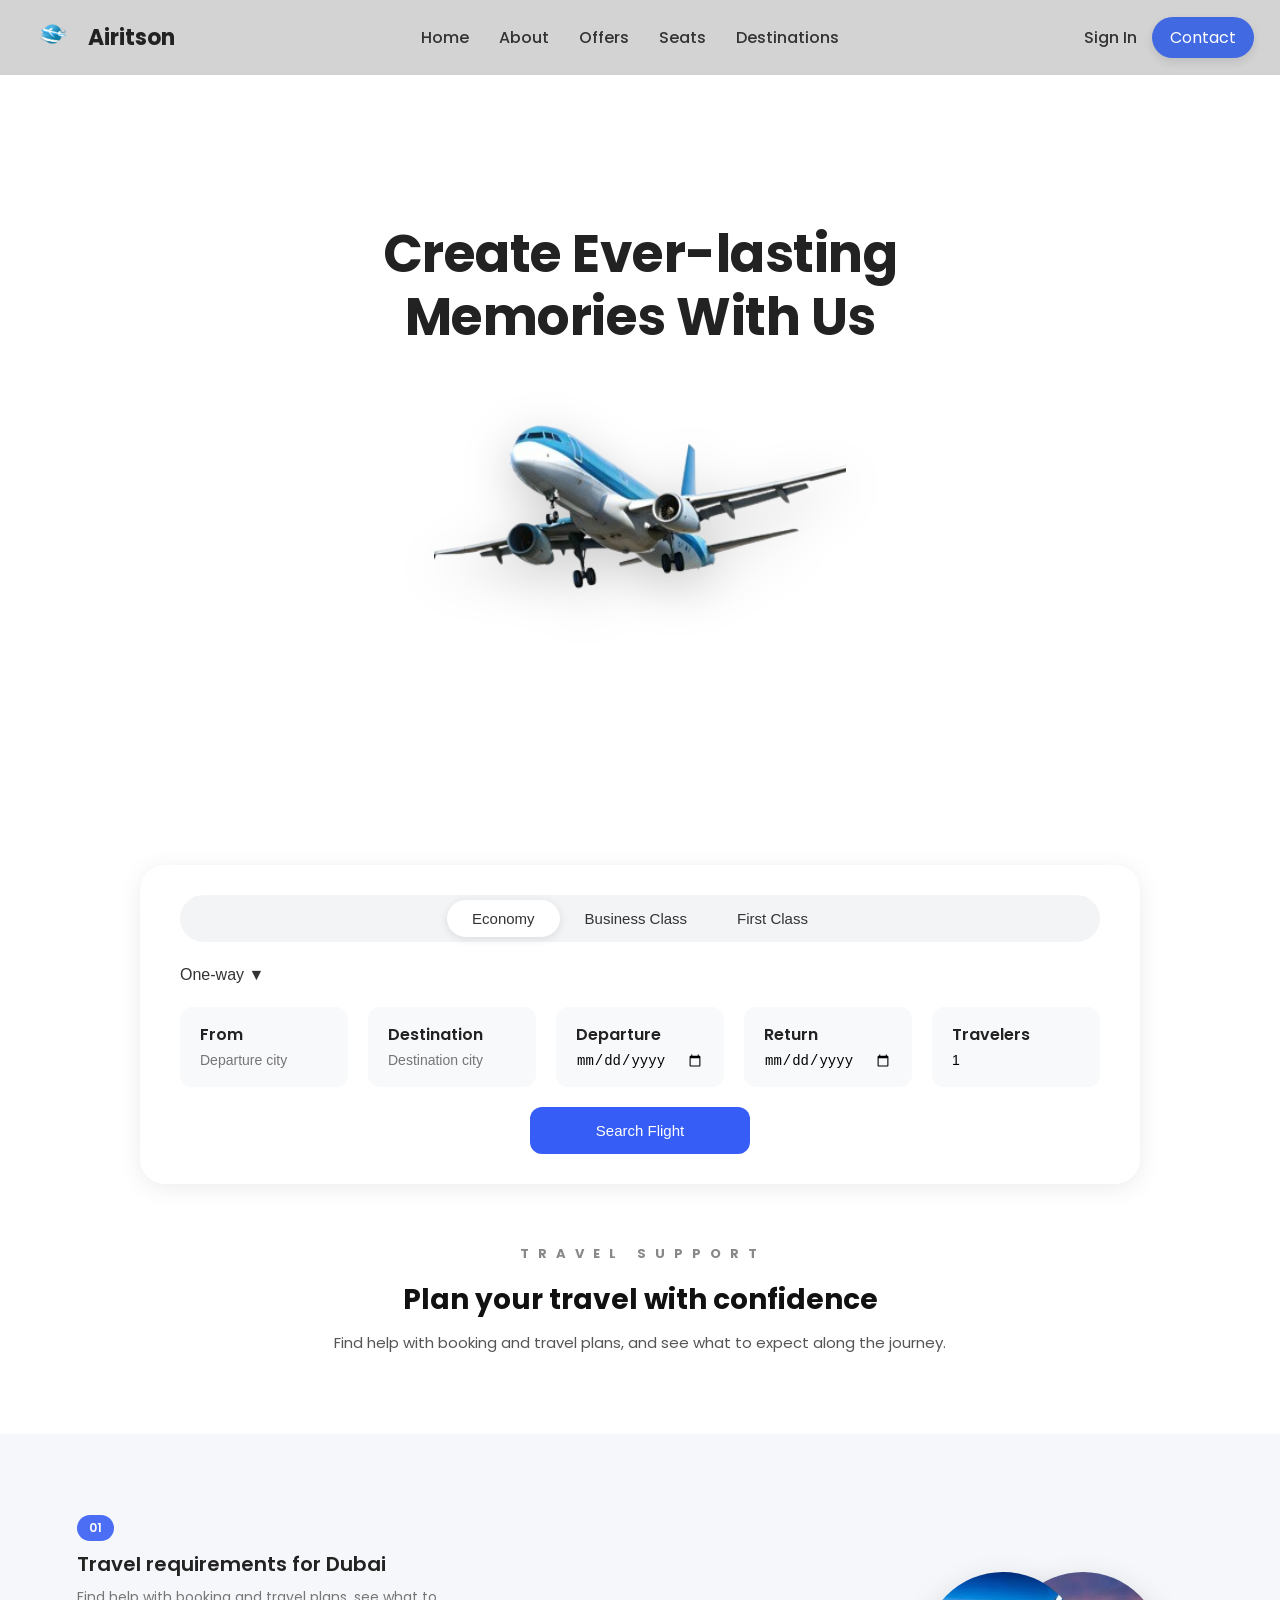
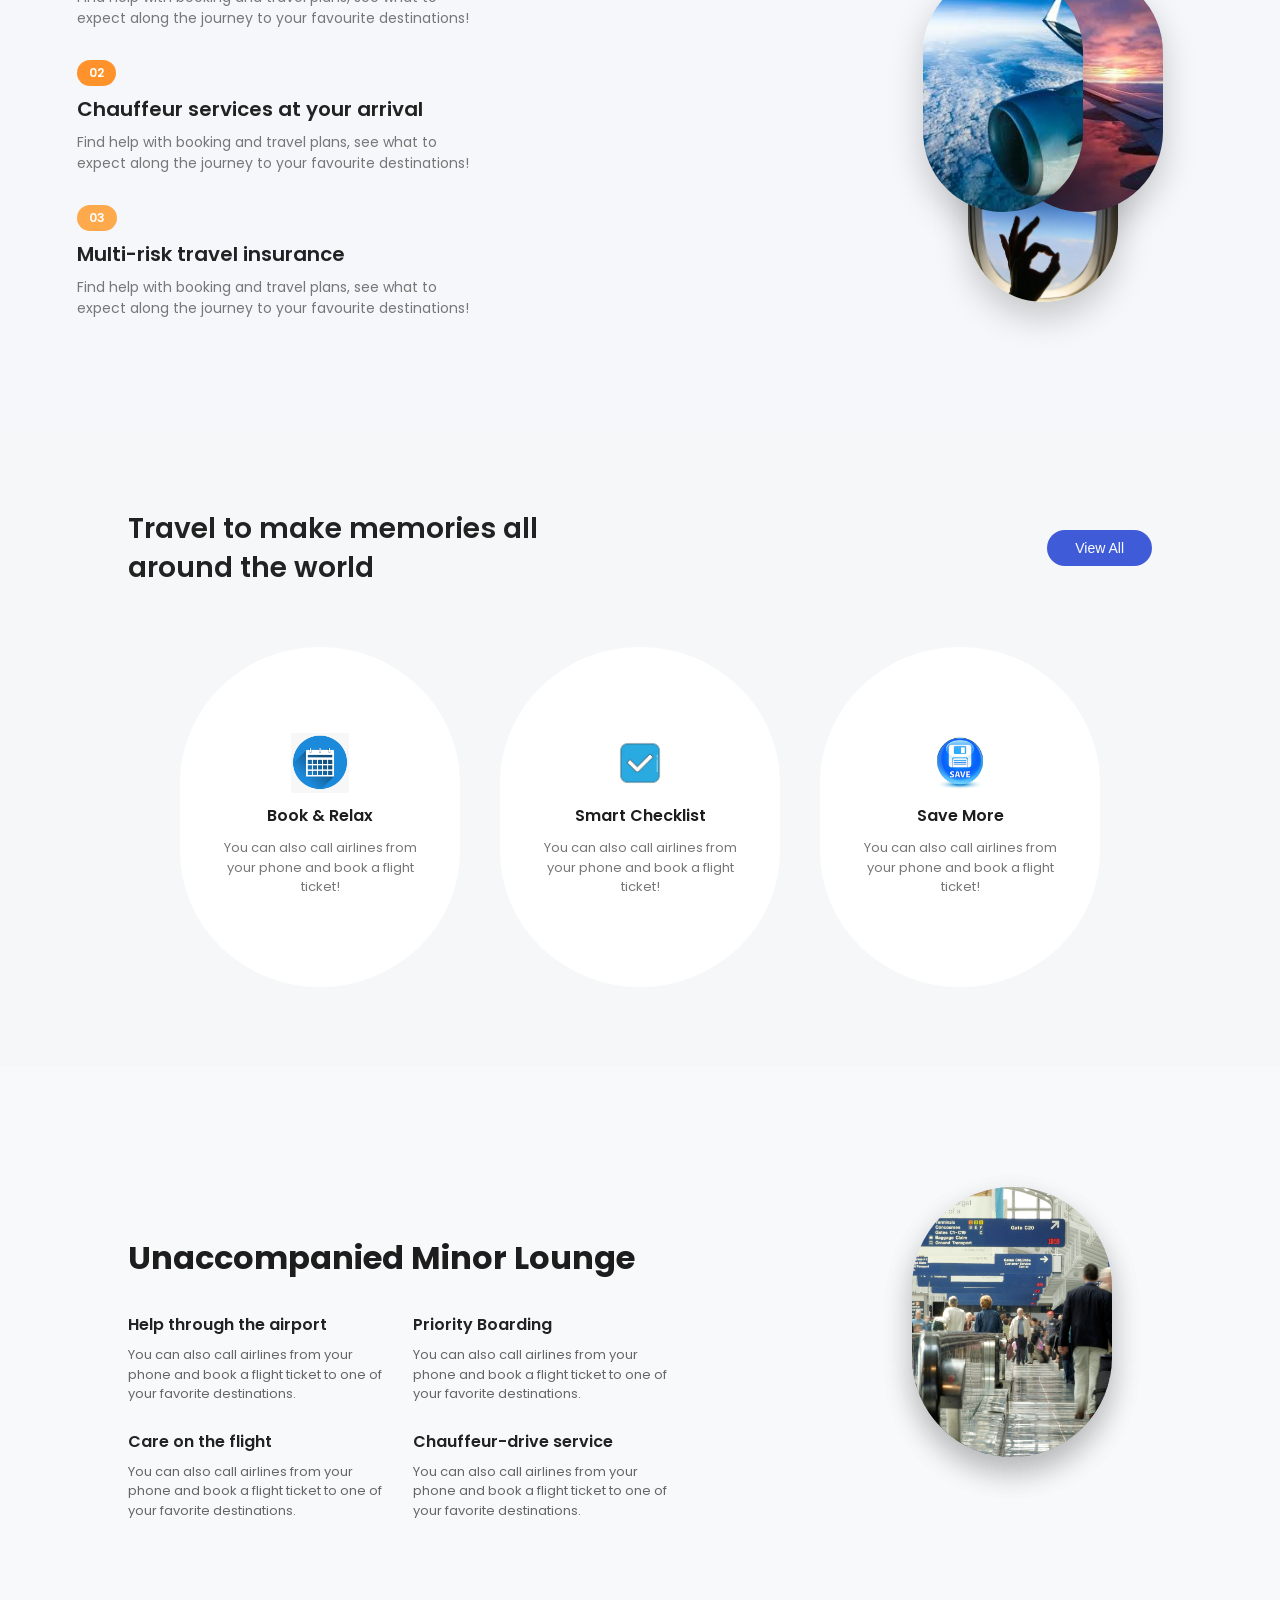
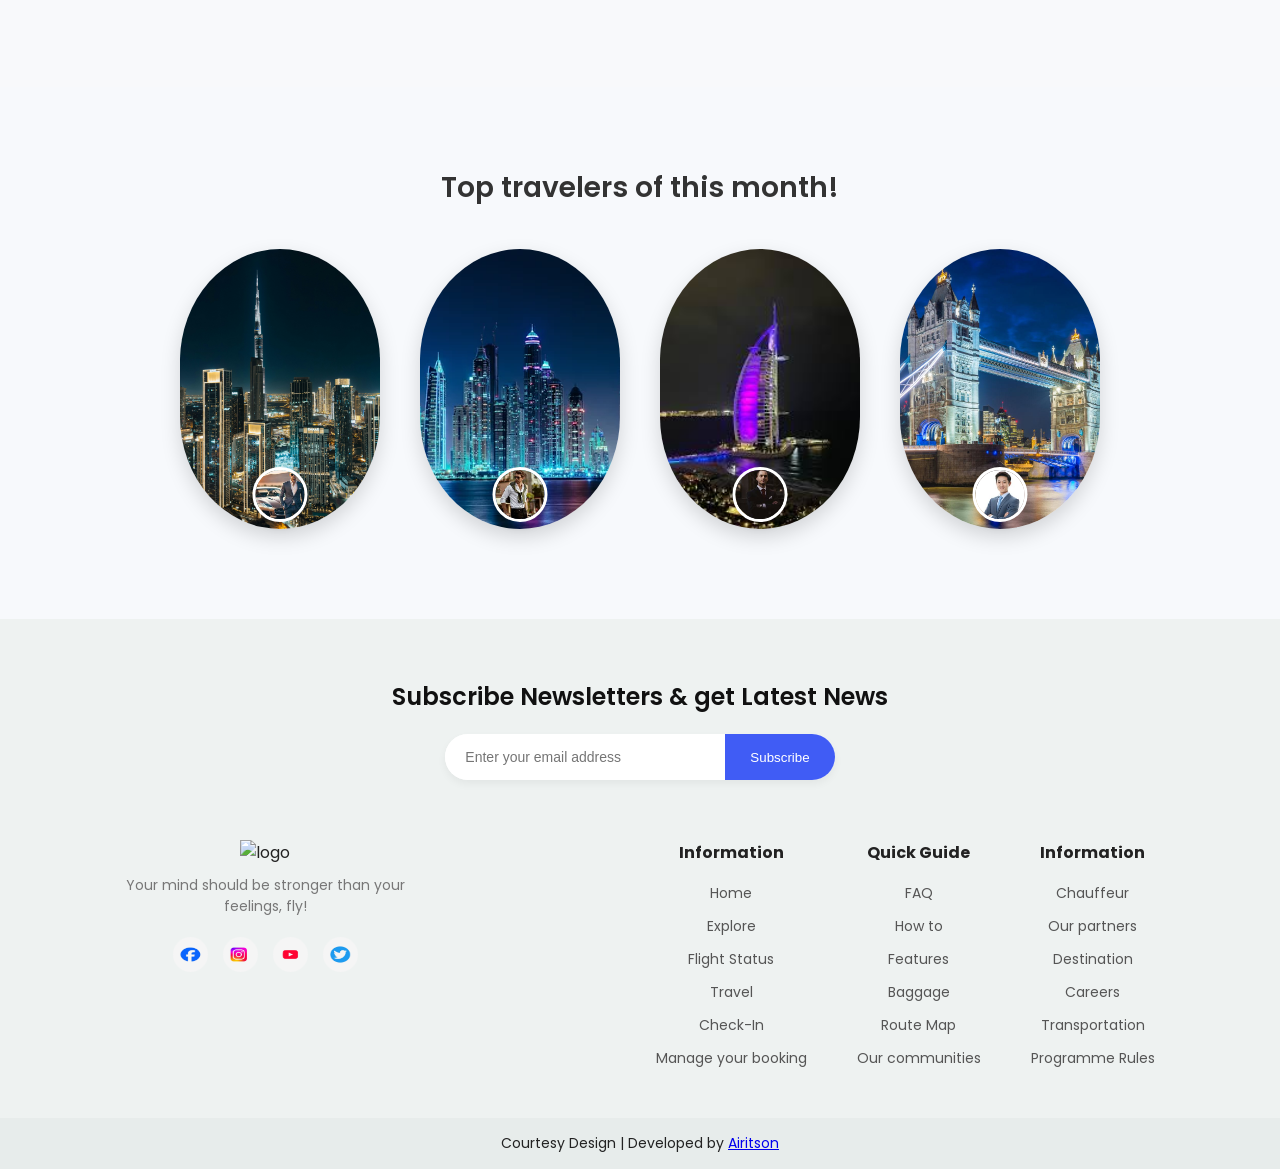
==== frontend/main_landing_page/index.html @ 62acd67d "TODAY UPLOAD ONLY FRONTEND" ====
<!DOCTYPE html>
<html lang="en">
    <head>
      <meta charset="UTF-8" />
      <meta name="viewport" content="width=device-width, initial-scale=1.0" />
      <title>Smart Flight Finder</title>
      <link rel="stylesheet" href="style.css" />
      <link rel="preconnect" href="https://fonts.googleapis.com">
      <link rel="preconnect" href="https://fonts.gstatic.com" crossorigin>
      <link href="https://fonts.googleapis.com/css2?family=Poppins:wght@300;400;600;700&display=swap" rel="stylesheet">
      <script src="https://unpkg.com/feather-icons"></script>
    </head>
    <body>
        <!-- Navbar -->
        <header>
            <div class="logo">
                <img src="/frontend/assests/project-logo.png" alt="Airitson Logo">
                <span>Airitson</span>
            </div>
            <nav id="navbar">
                <a href="#">Home</a>
                <a href="#">About</a>
                <a href="#">Offers</a>
                <a href="#">Seats</a>
                <a href="#">Destinations</a>
            </nav>
            <div class="nav-btns">
                <div id="auth-section"></div>
                <a href="/frontend/contact/contact.html" class="contact-btn">Contact</a>
                <div class="menu" id="menu-btn"><i data-feather="menu"></i></div>
            </div>
        </header>
        
        <main>
            <!-- Hero Section -->
            <section class="hero">
                <video autoplay muted loop playsinline class="bg-video">
                    <source src="../assests/background-video.mp4" type="video/mp4">
                </video>
                <div class="hero-content">
                    <h1>Create Ever-lasting <br> Memories With Us</h1>
                    <div class="hero-img">
                        <img src="../assests/plane.png" alt="Airplane">
                    </div>
                </div>
            </section>   

            <!-- Booking Section -->
            <section class="booking-section">
                <div class="flight-box">
                    <div class="class-tabs">
                        <button class="tab active" data-class="Economy">Economy</button>
                        <button class="tab" data-class="Business">Business Class</button>
                        <button class="tab" data-class="First">First Class</button>
                    </div>
                    <div class="dropdown">
                        <button onclick="toggleDropdown()" class="dropbtn" id="trip-type">
                            One-way ▼
                        </button>
                        <div id="dropdownMenu" class="dropdown-content">
                            <div onclick="selectTrip('One-way')">One-way</div>
                            <div onclick="selectTrip('Round Trip')">Round Trip</div>
                        </div>
                    </div>
                    
                    <div class="search-fields">
                        <div class="field">
                            <h4>From</h4>
                            <input type="text" placeholder="Departure city" id="from-location">
                        </div>
                        <div class="field">
                            <h4>Destination</h4>
                            <input type="text" placeholder="Destination city" id="to-location">
                        </div>
                        <div class="field">
                            <h4>Departure</h4>
                            <input type="date" id="checkin">
                        </div>
                        <div class="field">
                            <h4>Return</h4>
                            <input type="date" id="checkout">
                        </div>
                        <div class="field">
                            <h4>Travelers</h4>
                            <input type="number" min="1" max="9" value="1" id="travelers">
                        </div>
                        <button class="search-btn">Search Flight</button>
                    </div>
                </div>

                <div class="travel-support">
                    <h5>T R A V E L &nbsp; S U P P O R T</h5>
                    <h2>Plan your travel with confidence</h2>
                    <p>Find help with booking and travel plans, and see what to expect along the journey.</p>
                </div>
            </section>

            <!-- Travel Section -->
            <section class="travel-section">
                <div class="travel-container">
                    <div class="travel-text">
                        <div class="item">
                            <span class="number blue">01</span>
                            <h3>Travel requirements for Dubai</h3>
                            <p>Find help with booking and travel plans, see what to expect along the journey to your favourite destinations!</p>
                        </div>
                        <div class="item">
                            <span class="number orange">02</span>
                            <h3>Chauffeur services at your arrival</h3>
                            <p>Find help with booking and travel plans, see what to expect along the journey to your favourite destinations!</p>
                        </div>
                        <div class="item">
                            <span class="number peach">03</span>
                            <h3>Multi-risk travel insurance</h3>
                            <p>Find help with booking and travel plans, see what to expect along the journey to your favourite destinations!</p>
                        </div>
                    </div>
                    <div class="travel-images">
                        <div class="oval big">
                            <img src="../assests/window1.jpg" alt="">
                        </div>
                        <div class="oval mid">
                            <img src="../assests/window2.jpg" alt="">
                        </div>
                        <div class="oval small">
                            <img src="../assests/window3.webp" alt="">
                        </div>
                    </div>
                </div>
            </section>

            <!-- Features Section -->
            <section class="features-section">
                <div class="container">
                    <div class="features-header">
                        <h2>Travel to make memories all around the world</h2>
                        <button class="view-all">View All</button>
                    </div>
                    <div class="features-container">
                        <div class="feature-oval">
                            <div class="icon blue">
                                <img src="../assests/calender.png" alt="">
                            </div>
                            <h3>Book & Relax</h3>
                            <p>You can also call airlines from your phone and book a flight ticket!</p>
                        </div>
                        <div class="feature-oval">
                            <div class="icon orange">
                                <img src="../assests/check.png" alt="">
                            </div>
                            <h3>Smart Checklist</h3>
                            <p>You can also call airlines from your phone and book a flight ticket!</p>
                        </div>
                        <div class="feature-oval">
                            <div class="icon yellow">
                                <img src="../assests/save.webp" alt="">
                            </div>
                            <h3>Save More</h3>
                            <p>You can also call airlines from your phone and book a flight ticket!</p>
                        </div>
                    </div>
                </div>
            </section>

            <!-- Minor Lounge Section -->
            <section class="minor-lounge">
                <div class="text-content">
                    <h2>Unaccompanied Minor Lounge</h2>
                    <div class="info-grid">
                        <div>
                            <h3>Help through the airport</h3>
                            <p>You can also call airlines from your phone and book a flight ticket to one of your favorite destinations.</p>
                        </div>
                        <div>
                            <h3>Priority Boarding</h3>
                            <p>You can also call airlines from your phone and book a flight ticket to one of your favorite destinations.</p>
                        </div>
                        <div>
                            <h3>Care on the flight</h3>
                            <p>You can also call airlines from your phone and book a flight ticket to one of your favorite destinations.</p>
                        </div>
                        <div>
                            <h3>Chauffeur-drive service</h3>
                            <p>You can also call airlines from your phone and book a flight ticket to one of your favorite destinations.</p>
                        </div>
                    </div>
                </div>
                <div class="oval-images">
                    <div class="oval img1">
                        <img src="../assests/airhotress.jpg" alt="Airplane interior">
                    </div>
                    <div class="oval img2">
                        <img src="../assests/gate airport.jpg" alt="Flight crew">
                    </div>
                </div>
            </section>

            <!-- Travelers Section -->
            <section class="travelers-section">
                <h2>Top travelers of this month!</h2>
                <div class="travelers-container">
                    <div class="traveler-card">
                        <div class="oval">
                            <img src="../assests/img1.jpg" alt="Traveler 1" />
                        </div>
                        <div class="profile">
                            <img src="../assests/profile1.jpg" alt="Profile 1" />
                        </div>
                    </div>
                    <div class="traveler-card">
                        <div class="oval">
                            <img src="../assests/img2.jpg" alt="Traveler 2" />
                        </div>
                        <div class="profile">
                            <img src="../assests/profile2.jpg" alt="Profile 2" />
                        </div>
                    </div>
                    <div class="traveler-card">
                        <div class="oval">
                            <img src="../assests/img3.jpg" alt="Traveler 3" />
                        </div>
                        <div class="profile">
                            <img src="../assests/profile3.jpg" alt="Profile 3" />
                        </div>
                    </div>
                    <div class="traveler-card">
                        <div class="oval">
                            <img src="../assests/img4.jpg" alt="Traveler 4" />
                        </div>
                        <div class="profile">
                            <img src="../assests/profile4.jpg" alt="Profile 4" />
                        </div>
                    </div>
                </div>
            </section>
        </main>
         <!-- Footer Section -->
  <footer class="footer">
    <!-- Newsletter -->
    <div class="newsletter">
      <h2>Subscribe Newsletters & get Latest News</h2>
      <div class="newsletter-box">
        <input type="email" placeholder="Enter your email address" id="emailInput">
        <button class="subscribe-btn" id="subscribeBtn">Subscribe</button>
      </div>
    </div>

    <!-- Footer Main -->
    <div class="footer-content">
      <!-- Left Info -->
      <div class="footer-left">
        <div class="footer-logo">
          <img src="https://cdn-icons-png.flaticon.com/512/681/681392.png" alt="logo">
        </div>
        <p>Your mind should be stronger than your feelings, fly!</p>
        <!-- Social Icons -->
        <div class="social-icons">
          <a href="https://facebook.com" target="_blank">
            <img src="../assests/facebook.png" alt="Facebook">
          </a>
          <a href="https://instagram.com" target="_blank">
            <img src="../assests/instagram.png" alt="Instagram">
          </a>
          <a href="https://youtube.com" target="_blank">
            <img src="../assests/Youtoube.png" alt="YouTube">
          </a>
          <a href="https://twitter.com" target="_blank">
            <img src="../assests/Twitter-removebg-preview (1).png" alt="Twitter">
          </a>
        </div>
      </div>

      <!-- Links -->
      <div class="footer-links">
        <div>
          <h3>Information</h3>
          <ul>
            <li><a href="#">Home</a></li>
            <li><a href="#">Explore</a></li>
            <li><a href="#">Flight Status</a></li>
            <li><a href="#">Travel</a></li>
            <li><a href="#">Check-In</a></li>
            <li><a href="#">Manage your booking</a></li>
          </ul>
        </div>

        <div>
          <h3>Quick Guide</h3>
          <ul>
            <li><a href="#">FAQ</a></li>
            <li><a href="#">How to</a></li>
            <li><a href="#">Features</a></li>
            <li><a href="#">Baggage</a></li>
            <li><a href="#">Route Map</a></li>
            <li><a href="#">Our communities</a></li>
          </ul>
        </div>

        <div>
          <h3>Information</h3>
          <ul>
            <li><a href="#">Chauffeur</a></li>
            <li><a href="#">Our partners</a></li>
            <li><a href="#">Destination</a></li>
            <li><a href="#">Careers</a></li>
            <li><a href="#">Transportation</a></li>
            <li><a href="#">Programme Rules</a></li>
          </ul>
        </div>
      </div>
    </div>

    <!-- Footer Bottom -->
    <div class="footer-bottom">
      <p>Courtesy Design | Developed by <a href="#"> Airitson</a></p>
    </div>
  </footer>

        <script src="script.js"></script>
        <script>feather.replace();</script>
    </body>
</html>
---- frontend/main_landing_page/style.css ----
/* ============ GLOBAL RESET ============ */
* {
    margin: 0;
    padding: 0;
    box-sizing: border-box;
}

body {
    font-family: "Poppins", sans-serif;
    background: #fff;
    color: #222;
}

/* ============ NAVBAR ============ */
header {
    width: 100%;
    padding: 15px 2%;
    display: flex;
    justify-content: space-between;
    align-items: center;
    background: lightgray;
    position: sticky;
    top: 0;
    z-index: 1000;
}

/* LOGO */
.logo {
    display: flex;
    align-items: center;
    gap: 8px;
    font-size: 22px;
    font-weight: 700;
}

.logo img {
    height: 45px;
    width: auto;
}

/* NAV LINKS */
nav {
    display: flex;
    gap: 30px;
    flex: 1;
    justify-content: center;
}

nav a {
    text-decoration: none;
    color: #333;
    font-weight: 500;
    transition: 0.3s;
    white-space: nowrap;
}

nav a:hover {
    color: #007bff;
}

nav a:active {
    transform: scale(0.92);
}

/* RIGHT BUTTONS */
.nav-btns {
    display: flex;
    gap: 15px;
    align-items: center;
}

.signin {
    text-decoration: none;
    color: #333;
    font-weight: 500;
    transition: all 0.2s ease;
    display: inline-block;
}

.signin:hover {
    color: #007bff;
}

.signin:active {
    transform: scale(0.92);
    opacity: 0.7;
}

/* contact-btn CSS  */
.contact-btn {
    background: #4169E1;
    padding: 8px 18px;
    color: #fff;
    border-radius: 25px;
    text-decoration: none;
    transition: all 0.2s ease;
    display: inline-block;
    box-shadow: 0 4px 10px rgba(0,0,0,0.1);
}

.contact-btn:hover {
    background: #3157c9;
}

.contact-btn:active {
    transform: scale(0.92);
    opacity: 0.8;
    box-shadow: 0 2px 5px rgba(0,0,0,0.15);
}

/* MENU ICON */
.menu {
    display: none;
    cursor: pointer;
}

.menu svg {
    width: 28px;
    height: 28px;
    stroke: #333;
}

@media (max-width: 900px) {
    .menu {
        display: block;
    }
    nav {
        display: none;
        flex-direction: column;
        position: absolute;
        top: 70px;
        left: 0;
        width: 100%;
        background: #fff;
        padding: 20px;
        text-align: center;
    }
    nav.active {
        display: flex;
    }
}

/* login sign out button  */
.auth-section {
    display: flex;
    align-items: center;
    gap: 10px;
}

.logout-btn {
    background: transparent;
    color: black;
    border: none;
    padding: 5px 10px;
    border-radius: 5px;
    cursor: pointer;
}

.logout-btn:hover {
    background: transparent;
    color: blue;
}

.logout-btn:active {
    transform: scale(0.95);
}

/* Hero Section */
.hero {
    margin-top: 60px;
    position: relative;
    width: 100%;
    min-height: 80vh;
    height: auto;
    display: flex;
    justify-content: center;
    align-items: center;
    overflow: hidden;
}

.bg-video {
    position: absolute;
    top: 50%;
    left: 50%;
    width: 80%;
    max-width: 700px;
    height: 250px;
    transform: translate(-50%, -50%);
    object-fit: cover;
    border-radius: 150px;
    z-index: -1;
}

.hero-content {
    position: relative;
    text-align: center;
    z-index: 10;
}

.hero h1 {
    font-family: 'Poppins', sans-serif;
    font-size: 52px;
    font-weight: 700;
    line-height: 1.2;
    letter-spacing: -0.5px;
    color: #222;
}

.hero-img img {
    width: 80%;
    max-width: 900px;
    transform: translate(-0%, -10%);
    animation: float 4s ease-in-out infinite;
    background: transparent;
    filter: drop-shadow(0 15px 25px rgba(0,0,0,0.2));
}

@keyframes float {
    0%, 100% {
        transform: translate(0%, -10%);
    }
    50% {
        transform: translate(0%, -18%);
    }
}

/* Booking Section */
.booking-section {
    width: 100%;
    padding: 40px 0 80px;
    display: flex;
    flex-direction: column;
    align-items: center;
    gap: 60px;
    margin-top: -30px;
}

.flight-box {
    background: #fff;
    border-radius: 25px;
    padding: 30px 40px;
    width: 85%;
    max-width: 1000px;
    box-shadow: 0 4px 25px rgba(0, 0, 0, 0.08);
    display: flex;
    flex-direction: column;
    gap: 20px;
    margin: auto;
    opacity: 0;
    transform: translateY(60px);
    transition: all 0.8s ease;
    will-change: transform;
}

.flight-box.show {
    opacity: 1;
    transform: translateY(0);
}

.dropdown {
    position: relative;
    display: inline-block;
    font-size: 16px;
}

.dropbtn {
    background: transparent;
    border: none;
    outline: none;
    box-shadow: none;
    font-size: 16px;
    cursor: pointer;
    padding: 0;
    color: #333;
}

.dropdown-content {
    display: none;
    position: absolute;
    top: 25px;
    background: #fff;
    border-radius: 12px;
    box-shadow: 0 6px 16px rgba(0,0,0,0.1);
    overflow: hidden;
    min-width: 150px;
    z-index: 1000;
}

.dropdown-content div {
    padding: 10px 16px;
    cursor: pointer;
}

.dropdown-content div:hover {
    background: #f2f2f2;
}

.dropdown.active .dropdown-content {
    display: block;
}

.class-tabs {
    display: flex;
    justify-content: center;
    background: #f3f4f6;
    border-radius: 50px;
    padding: 5px;
}

.class-tabs .tab {
    border: none;
    outline: none;
    background: transparent;
    padding: 10px 25px;
    border-radius: 50px;
    font-size: 15px;
    font-weight: 500;
    cursor: pointer;
    transition: 0.3s;
    color: #333;
}

.class-tabs .tab.active {
    background: #fff;
    box-shadow: 0 2px 10px rgba(0, 0, 0, 0.1);
}

.search-fields {
    display: grid;
    grid-template-columns: repeat(5, 1fr);
    align-items: center;
    gap: 20px;
}

.field {
    background: #f8f9fb;
    padding: 15px 20px;
    border-radius: 12px;
    transition: 0.3s;
}

.field:hover {
    background: #eef2ff;
}

.field h4 {
    font-size: 16px;
    font-weight: 600;
}

.field input {
    border: none;
    outline: none;
    background: transparent;
    width: 100%;
    font-size: 14px;
    margin-top: 5px;
}

.search-btn {
    background: #365df5;
    color: #fff;
    border: none;
    border-radius: 12px;
    padding: 15px 25px;
    cursor: pointer;
    font-size: 15px;
    font-weight: 500;
    transition: 0.3s;
    grid-column: 1 / -1;
    justify-self: center;
    width: 220px;
}

.search-btn:hover {
    background: #2b4ed0;
}

.travel-support {
    text-align: center;
    width: 80%;
    max-width: 900px;
}

.travel-support h5 {
    font-size: 13px;
    color: #888;
    letter-spacing: 3px;
    margin-bottom: 15px;
}

.travel-support h2 {
    font-size: 28px;
    color: #111;
    margin-bottom: 10px;
}

.travel-support p {
    color: #555;
    font-size: 15px;
}

/* Travel Section (3rd) */
.travel-section {
    padding: 80px 6%;
    background: #f5f7fa;
}

.travel-container {
    display: flex;
    justify-content: space-between;
    align-items: center;
    gap: 60px;
}

.travel-text {
    flex: 1;
}

.item {
    margin-bottom: 30px;
}

.item h3 {
    font-size: 20px;
    margin: 8px 0;
    font-weight: 600;
}

.item p {
    font-size: 14px;
    color: #777;
    max-width: 400px;
}

.number {
    display: inline-block;
    padding: 4px 12px;
    border-radius: 20px;
    font-size: 12px;
    font-weight: 600;
    color: #fff;
}

.blue { background: #4c6ef5; }
.orange { background: #ff922b; }
.peach { background: #ffa94d; }

.travel-images {
    position: relative;
    width: 320px;
    height: 320px;
    margin: auto;
}

/* Features Section (4th) */
.features-section {
    width: 100%;
    padding: 80px 10%;
    background: #f5f7f9;
}

.container {
    max-width: 1200px;
    margin: 0 auto;
}

.features-header {
    display: flex;
    justify-content: space-between;
    align-items: center;
    margin-bottom: 60px;
}

.features-header h2 {
    font-size: 28px;
    font-weight: 600;
    color: #222;
    max-width: 520px;
    line-height: 1.4;
}

.view-all {
    background: #3f5bd8;
    color: #fff;
    padding: 10px 28px;
    border-radius: 25px;
    border: none;
    font-size: 14px;
    cursor: pointer;
}

.features-container {
    display: flex;
    justify-content: center;
    gap: 40px;
}

.feature-oval {
    width: 280px;
    height: 340px;
    background: #ffffff;
    border-radius: 50% / 40%;
    text-align: center;
    padding: 40px 25px;
    display: flex;
    flex-direction: column;
    align-items: center;
    justify-content: center;
}

.icon {
    width: 50px;
    height: 50px;
    margin-bottom: 15px;
    display: flex;
    justify-content: center;
    align-items: center;
    background: none;
    border-radius: 0;
    box-shadow: none;
    padding: 0;
}

.icon img {
    width: 60px;
    height: 60px;
    object-fit: contain;
}

.feature-oval h3 {
    font-size: 16px;
    font-weight: 600;
    color: #1d1d1d;
    margin-bottom: 10px;
}

.feature-oval p {
    font-size: 13px;
    color: #777;
    line-height: 1.5;
    max-width: 220px;
}

/* Minor Lounge (5th) */
.minor-lounge {
    display: flex;
    justify-content: space-between;
    align-items: center;
    padding: 100px 10%;
    background: #f8f9fb;
    gap: 60px;
    flex-wrap: wrap;
}

.text-content {
    flex: 1;
}

.text-content h2 {
    font-size: 32px;
    font-weight: 700;
    margin-bottom: 30px;
    color: #1d1d1d;
}

.info-grid {
    display: grid;
    grid-template-columns: repeat(2, 1fr);
    gap: 25px;
}

.info-grid h3 {
    font-size: 16px;
    font-weight: 600;
    margin-bottom: 8px;
}

.info-grid p {
    font-size: 13px;
    color: #666;
    line-height: 1.5;
}

.oval-images {
    position: relative;
    width: 420px;
    height: 420px;
}

.oval-images .oval {
    position: absolute;
    overflow: hidden;
    border-radius: 100px;
    box-shadow: 0 15px 30px rgba(0,0,0,0.15);
}

.oval-images img {
    width: 100%;
    height: 100%;
    object-fit: cover;
}

.img1 {
    width: 200px;
    height: 270px;
    left: 180px;
    top: 20px;
    z-index: 2;
}

.img2 {
    width: 200px;
    height: 270px;
    left: 180px;
    top: 20px;
    z-index: 2;
}

/* ========== 6TH PAGE - TRAVELERS SECTION ========== */
.travelers-section {
    text-align: center;
    width: 100%;
    padding: 80px 6%;
    background: #f7f9fc;
}

.travelers-section h2 {
    font-size: 28px;
    color: #333;
    margin-bottom: 40px;
    font-weight: 600;
}

.travelers-container {
    display: flex;
    justify-content: center;
    align-items: flex-start;
    gap: 40px;
    flex-wrap: wrap;
    max-width: 1200px;
    margin: 0 auto;
}

.traveler-card {
    text-align: center;
    transition: transform 0.3s ease;
    position: relative;   /* 🔥 ADD THIS */

}

.traveler-card:hover {
    transform: translateY(-8px);
}

/* Specific oval styles for travelers section - OVERRIDE previous .oval */
.travelers-section .oval {
    position: static !important; /* Remove absolute positioning */
    width: 200px;
    height: 280px;
    border-radius: 50% / 40%;
    overflow: hidden;
    box-shadow: 0 8px 20px rgba(0,0,0,0.15);
    transition: transform 0.3s ease;
    margin: 0 auto 10px;
}

.travelers-section .oval img {
    width: 100%;
    height: 100%;
    object-fit: cover;
}

.profile {
    position: absolute;
    bottom: 10px;   /* control overlap height */
    left: 50%;
    transform: translateX(-50%);
    text-align: center;
}

.profile img {
    width: 55px;
    height: 55px;
    border-radius: 50%;
    border: 3px solid #fff;
    object-fit: cover;
    box-shadow: 0 4px 10px rgba(0,0,0,0.15);
}



/* General .oval styles (for other sections) */
.oval {
    position: absolute;
    overflow: hidden;
    border-radius: 80px;
    box-shadow: 0 15px 35px rgba(0,0,0,0.2);
}

.oval img {
    width: 100%;
    height: 100%;
    object-fit: cover;
}

.big {
    width: 160px;
    height: 240px;
    left: 40px;
    top: 0;
    z-index: 3;
}

.mid {
    width: 160px;
    height: 240px;
    left: 120px;
    top: 0;
    z-index: 2;
}

.small {
    width: 150px;
    height: 200px;
    left: 50%;
    top: 130px;
    transform: translateX(-50%);
    z-index: 1;
}

/* RESPONSIVE */
@media (max-width: 900px) {
    .search-fields {
        grid-template-columns: 1fr 1fr;
    }
    .search-btn {
        grid-column: span 2;
        width: 100%;
    }
    .minor-lounge {
        flex-direction: column;
        text-align: center;
    }
    .info-grid {
        grid-template-columns: 1fr;
    }
    .oval-images {
        margin-top: 40px;
    }
    .travelers-container {
        gap: 30px;
    }
}

@media (max-width: 768px) {
    .search-fields {
        grid-template-columns: 1fr;
        gap: 15px;
    }
    .flight-box {
        width: 95%;
        padding: 20px;
    }
    .search-btn {
        width: 100%;
    }
    .travelers-section {
        padding: 60px 4%;
    }
    .travelers-container {
        flex-direction: column;
        align-items: center;
    }
}

@media (max-width: 500px) {
    .search-fields {
        grid-template-columns: 1fr;
    }
    .search-btn {
        width: 100%;
    }
}






/* 7th */

/* ================= FOOTER ================= */

.footer {
  background: #eef2f1;
  padding-top: 60px;
  text-align: center;
}

/* Newsletter */
.newsletter h2 {
  font-weight: 600;
  margin-bottom: 20px;
  color: #111;
}

.newsletter-box {
  display: inline-flex;
  background: #fff;
  border-radius: 50px;
  overflow: hidden;
  box-shadow: 0 4px 8px rgba(0,0,0,0.05);
}

.newsletter-box input {
  border: none;
  outline: none;
  padding: 15px 20px;
  width: 280px;   /* 🔥 small fix (better fit) */
  font-size: 14px;
}

.subscribe-btn {
  background: #405cf5;
  color: #fff;
  border: none;
  padding: 15px 25px;
  cursor: pointer;
  font-weight: 500;
}

.subscribe-btn:hover {
  background: #2e43c7;
}

/* Footer Layout */
.footer-content {
  display: flex;
  justify-content: space-around;
  flex-wrap: wrap;
  margin: 60px 0 40px;
}

/* Left Section */
.footer-left {
  max-width: 280px;
}

.footer-logo img {
  width: 60px;
  margin-bottom: 10px;
}

.footer-left p {
  font-size: 14px;
  color: #777;
}

/* Social Icons */
.social-icons {
  margin-top: 20px;
  display: flex;
  justify-content: center;
  gap: 15px;
}

.social-icons img {
  width: 35px;
  height: 35px;
  border-radius: 50%;
  background: #f5f5f5;
  padding: 5px;
}

/* Links */
.footer-links {
  display: flex;
  gap: 50px;
  flex-wrap: wrap;
}

.footer-links h3 {
  font-size: 16px;
  margin-bottom: 15px;
}

.footer-links ul {
  list-style: none;
}

.footer-links li {
  margin-bottom: 8px;
}

.footer-links a {
  color: #555;
  text-decoration: none;
  font-size: 14px;
}

.footer-links a:hover {
  color: #405cf5;
}

/* Bottom */
.footer-bottom {
  background: #e7eceb;
  padding: 15px 0;
  font-size: 14px;
}
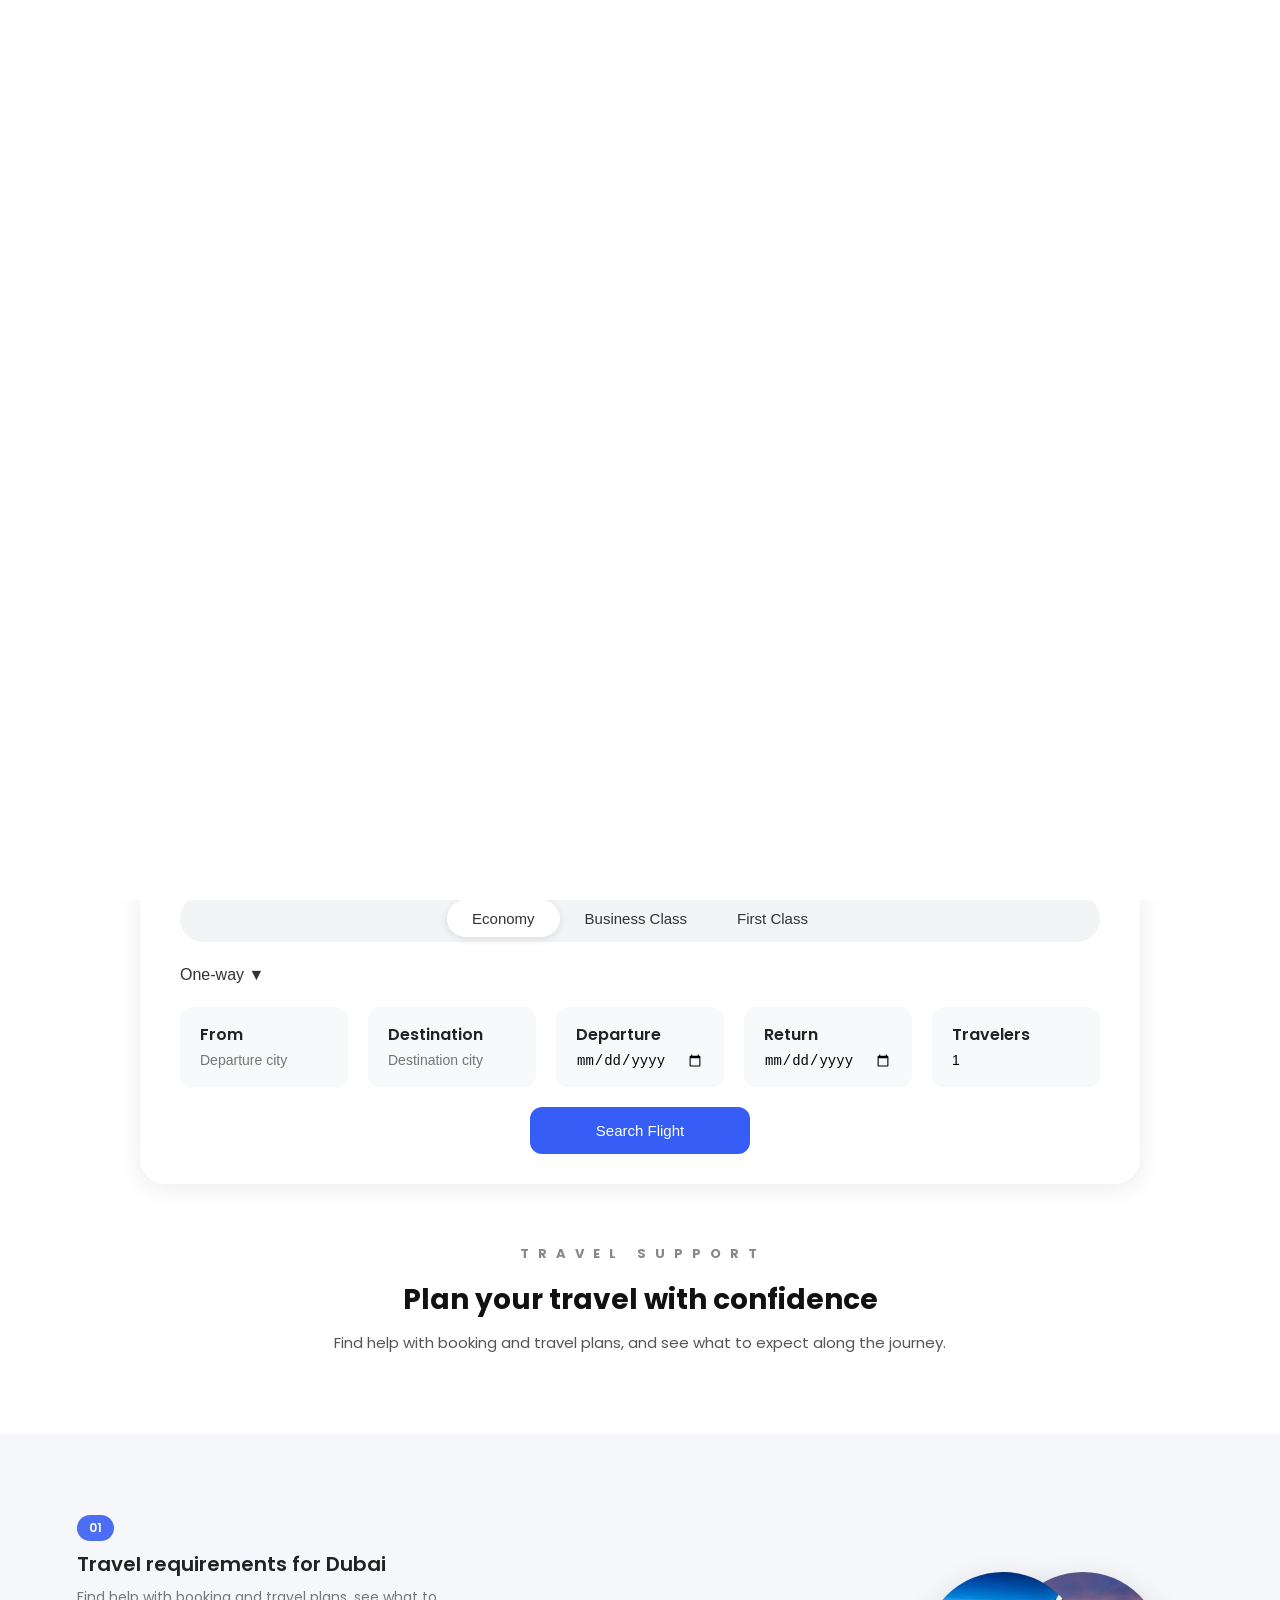
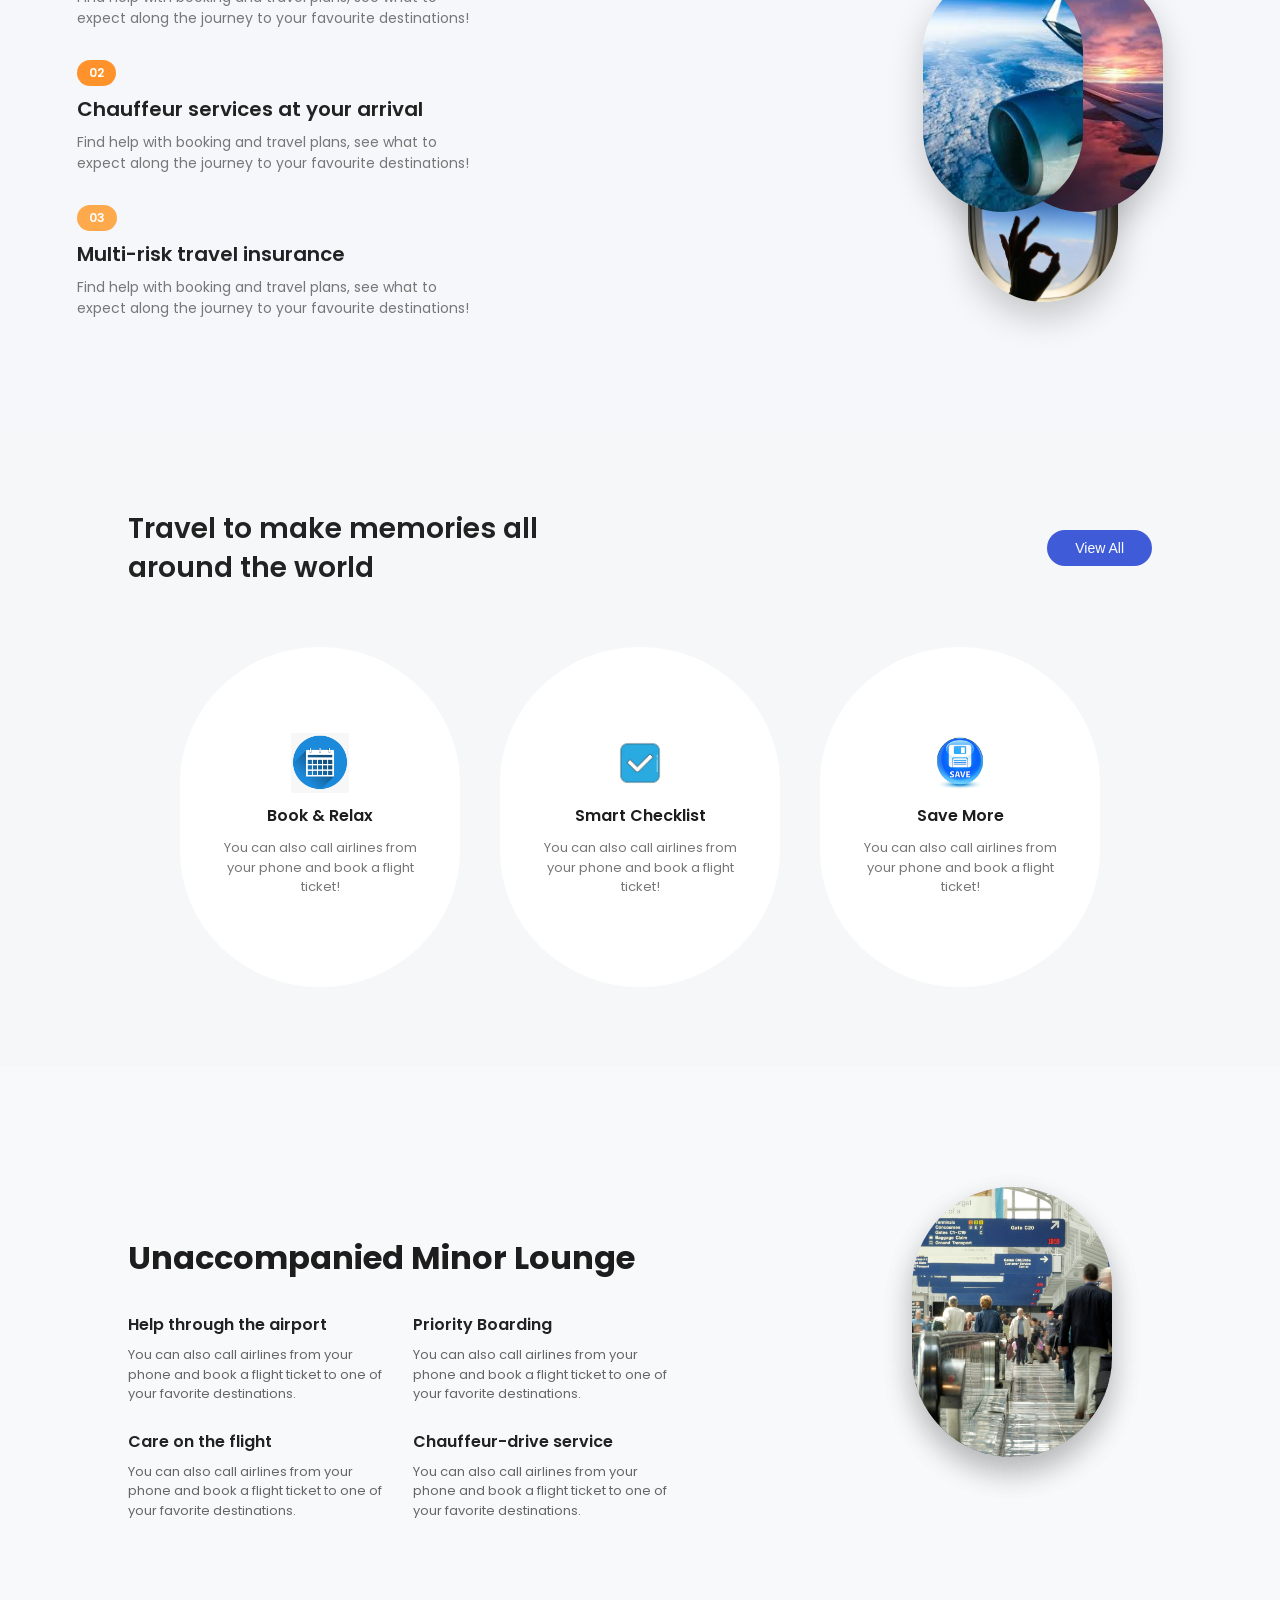
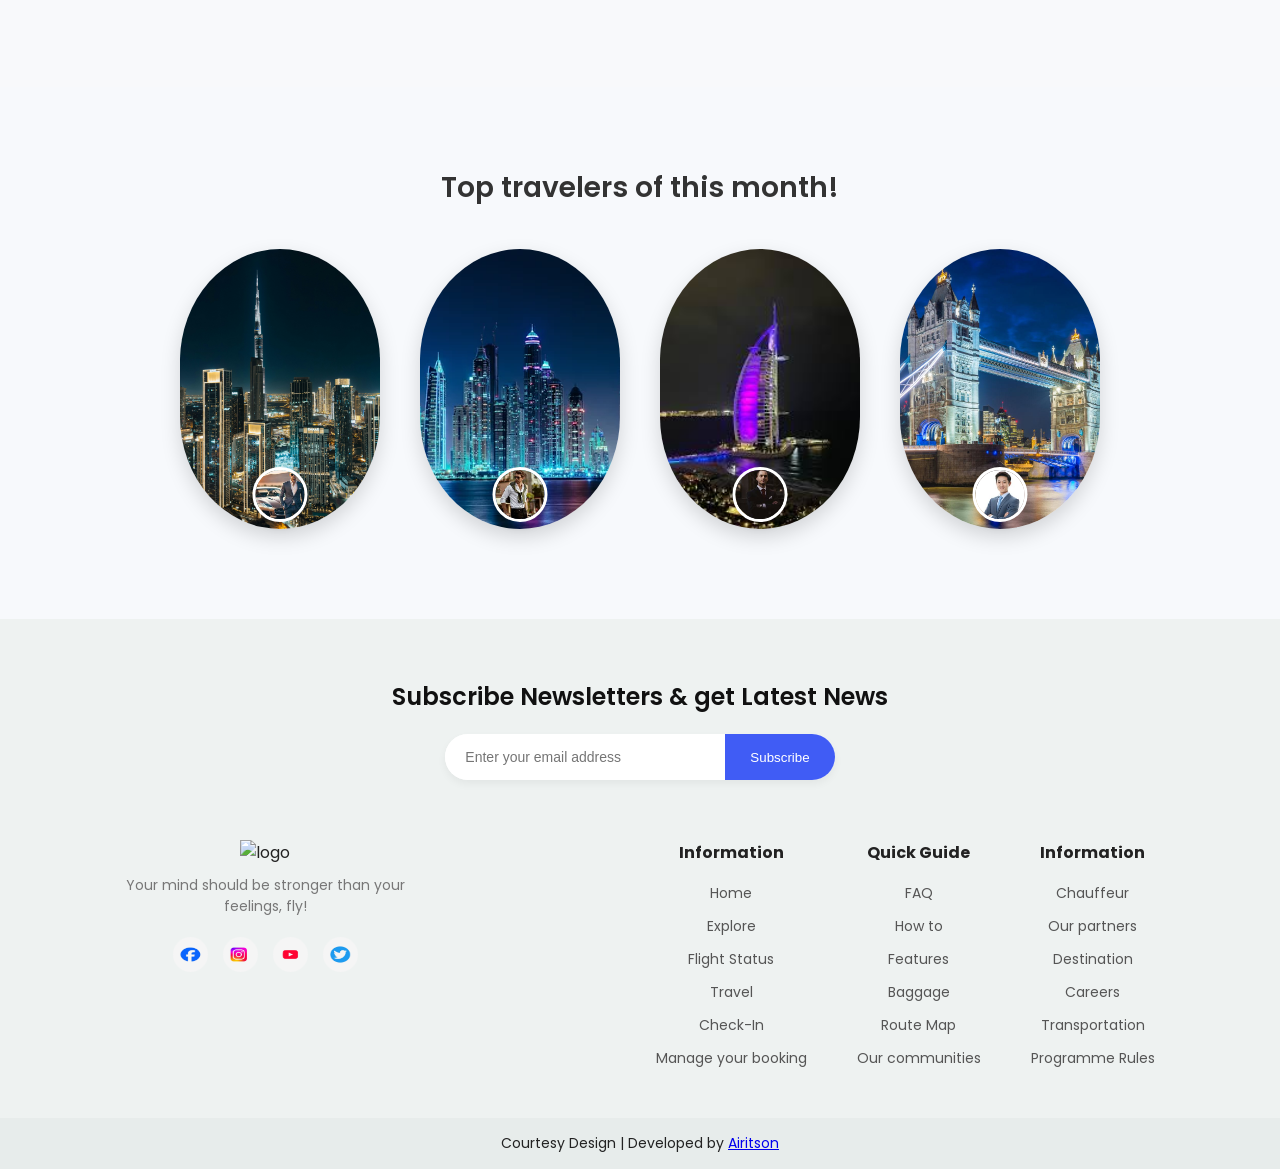
==== commit 70359150: "update loading page" ====
--- a/frontend/main_landing_page/index.html
+++ b/frontend/main_landing_page/index.html
@@ -11,6 +11,12 @@
       <script src="https://unpkg.com/feather-icons"></script>
     </head>
     <body>
+        <!-- 🔵 VIDEO LOADER -->
+        <div id="loader">
+        <video autoplay muted playsinline id="loaderVideo">
+            <source src="../assests/loader.mp4" type="video/mp4">
+        </video>
+        </div>
         <!-- Navbar -->
         <header>
             <div class="logo">
--- a/frontend/main_landing_page/style.css
+++ b/frontend/main_landing_page/style.css
@@ -908,4 +908,48 @@
   background: #e7eceb;
   padding: 15px 0;
   font-size: 14px;
+}
+
+
+
+
+
+
+
+
+
+
+
+
+
+
+
+
+
+
+
+
+
+
+
+
+
+
+
+
+#loader {
+  position: fixed;
+  width: 100%;
+  height: 100vh;
+  background: #fff;
+  display: flex;
+  justify-content: center;
+  align-items: center;
+  z-index: 9999;
+}
+
+#loader video {
+  width: 100%;
+  height: 100%;
+  object-fit: cover;
 }
